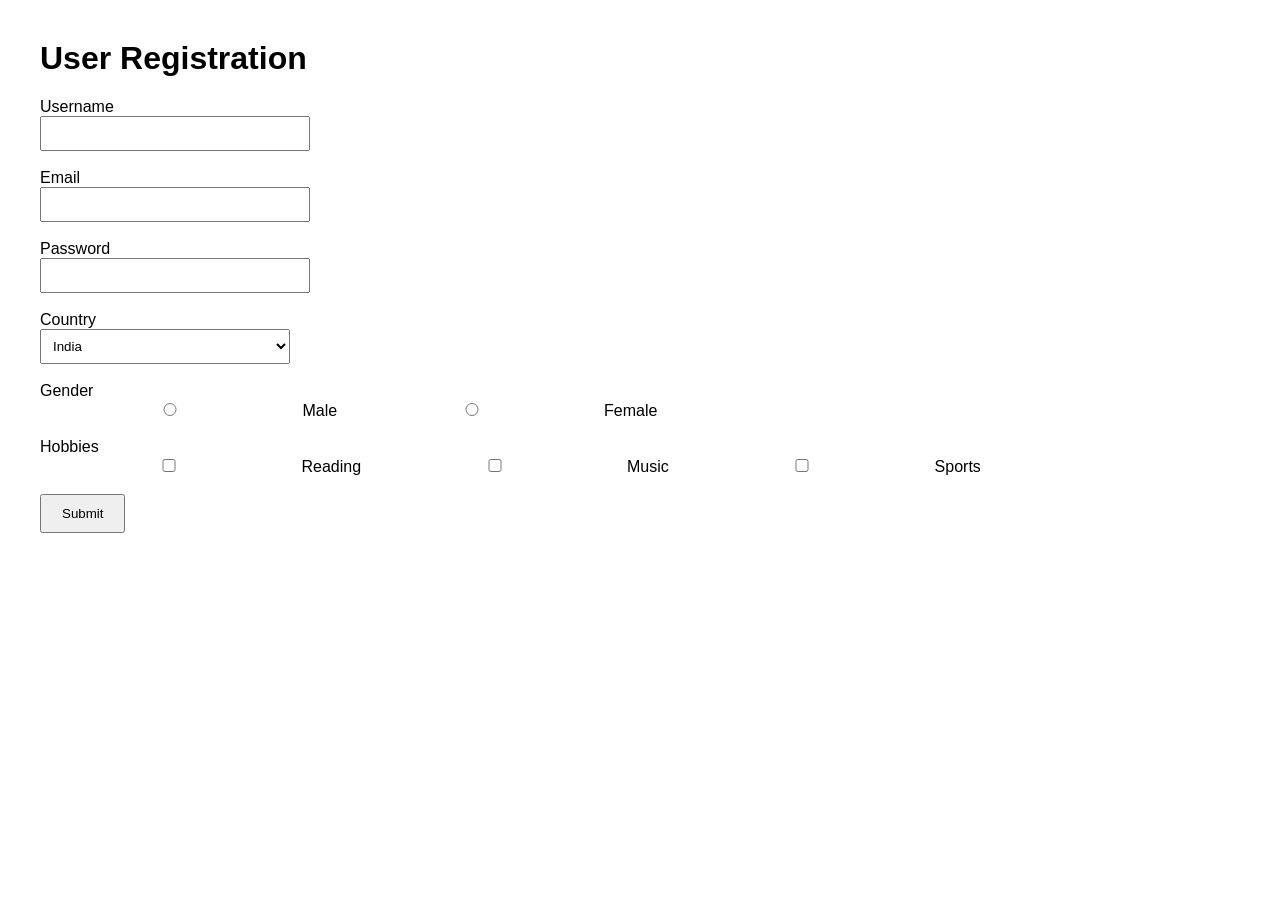
==== index.html @ 0748b1ac "Add files via upload" ====
<!DOCTYPE html>
<html>
<head>
    <title>User Registration</title>
    <link rel="stylesheet" href="style.css">
</head>
<body>
<h1>User Registration</h1>
<form action="review.html">
<label>Username</label><br>
<input type="text" id="username"><br><br>
<label>Email</label><br>
<input type="email" id="email"><br><br>
<label>Password</label><br>
<input type="password" id="password"><br><br>
<label>Country</label><br>
<select id="country">
    <option>India</option>
    <option>USA</option>
    <option>UK</option>
</select><br><br>
<label>Gender</label><br>
<input type="radio" name="gender"> Male
<input type="radio" name="gender"> Female
<br><br>
<label>Hobbies</label><br>
<input type="checkbox"> Reading
<input type="checkbox"> Music
<input type="checkbox"> Sports
<br><br>
<button type="submit">Submit</button>
</form>
</body>
</html>
---- style.css ----
body {
font-family: Arial;
margin: 40px;
}

input, select {
width: 250px;
padding: 8px;
}

button {
padding: 10px 20px;
}
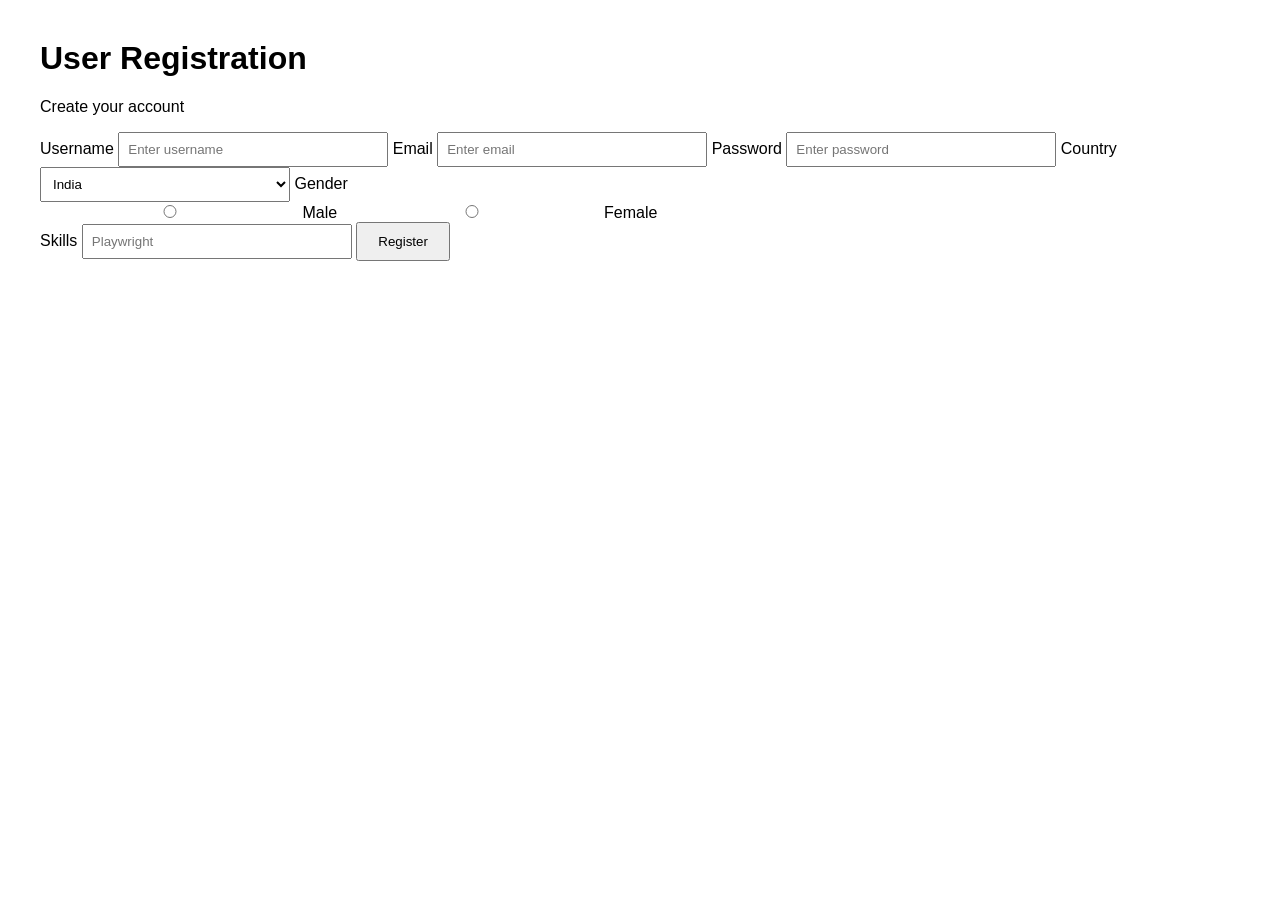
==== commit 23ee666e: "Revamp user registration form and title Updated the user registration form with new fields and layou" ====
--- a/index.html
+++ b/index.html
@@ -1,34 +1,56 @@
 <!DOCTYPE html>
 <html>
 <head>
-    <title>User Registration</title>
+    <title>Sai Test Site</title>
     <link rel="stylesheet" href="style.css">
 </head>
 <body>
-<h1>User Registration</h1>
-<form action="review.html">
-<label>Username</label><br>
-<input type="text" id="username"><br><br>
-<label>Email</label><br>
-<input type="email" id="email"><br><br>
-<label>Password</label><br>
-<input type="password" id="password"><br><br>
-<label>Country</label><br>
-<select id="country">
-    <option>India</option>
-    <option>USA</option>
-    <option>UK</option>
-</select><br><br>
-<label>Gender</label><br>
-<input type="radio" name="gender"> Male
-<input type="radio" name="gender"> Female
-<br><br>
-<label>Hobbies</label><br>
-<input type="checkbox"> Reading
-<input type="checkbox"> Music
-<input type="checkbox"> Sports
-<br><br>
-<button type="submit">Submit</button>
-</form>
+
+<div class="container">
+
+    <div class="card">
+
+        <h1>User Registration</h1>
+        <p>Create your account</p>
+
+        <form action="review.html">
+
+            <label>Username</label>
+            <input type="text" id="username" placeholder="Enter username">
+
+            <label>Email</label>
+            <input type="email" id="email" placeholder="Enter email">
+
+            <label>Password</label>
+            <input type="password" id="password" placeholder="Enter password">
+
+            <label>Country</label>
+            <select id="country">
+                <option>India</option>
+                <option>USA</option>
+                <option>UK</option>
+                <option>Australia</option>
+            </select>
+
+            <label>Gender</label>
+
+            <div class="radio-group">
+                <input type="radio" name="gender"> Male
+                <input type="radio" name="gender"> Female
+            </div>
+
+            <label>Skills</label>
+            <input type="text" id="skills" placeholder="Playwright">
+
+            <button type="submit">
+                Register
+            </button>
+
+        </form>
+
+    </div>
+
+</div>
+
 </body>
-</html>+</html>
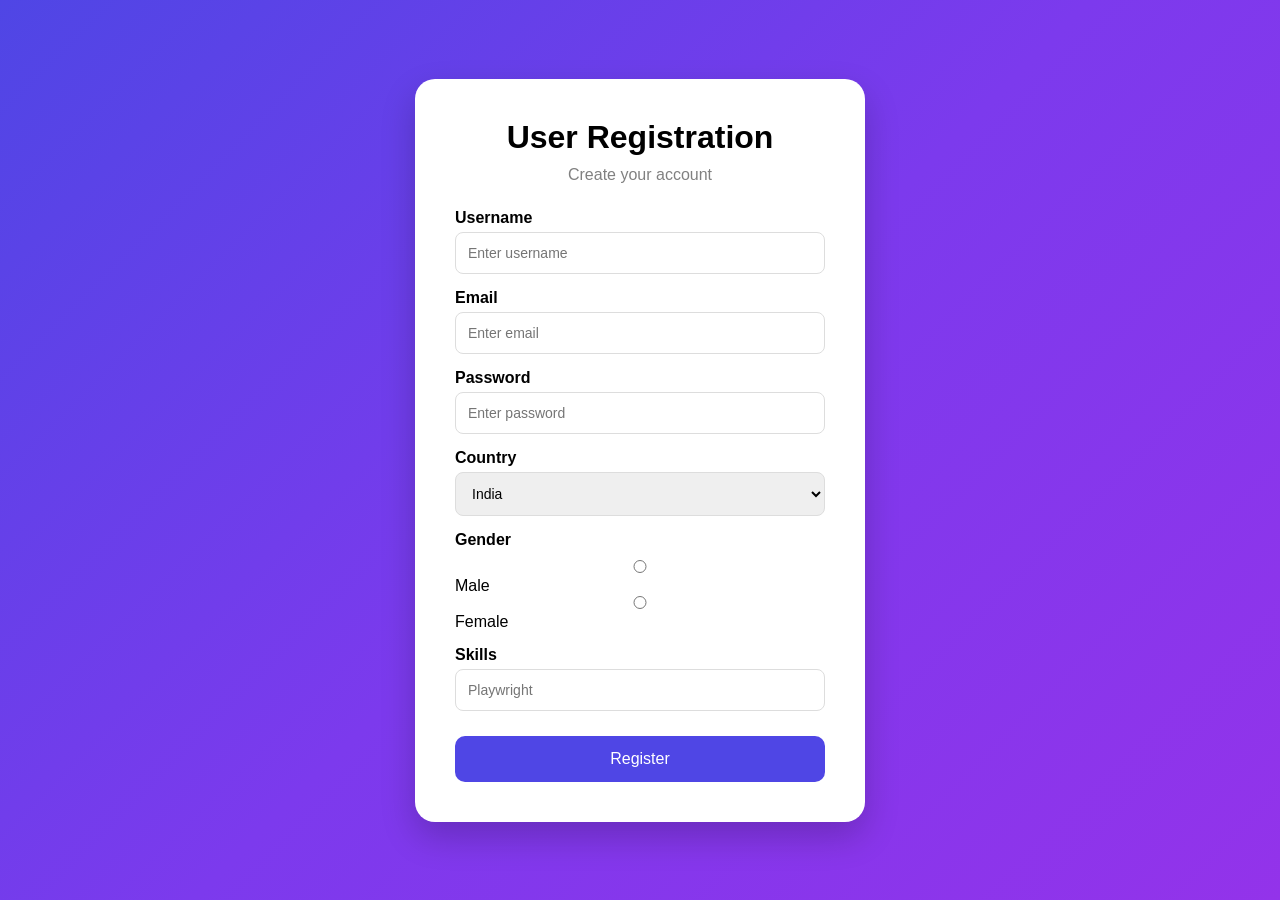
==== commit f370766c: "Add files via upload" ====
--- a/index.html
+++ b/index.html
@@ -53,4 +53,4 @@
 </div>
 
 </body>
-</html>
+</html>
--- a/style.css
+++ b/style.css
@@ -1,13 +1,93 @@
-body {
-font-family: Arial;
-margin: 40px;
+*{
+    margin:0;
+    padding:0;
+    box-sizing:border-box;
 }
 
-input, select {
-width: 250px;
-padding: 8px;
+body{
+    font-family:Segoe UI, sans-serif;
+
+    background: linear-gradient(
+        135deg,
+        #4f46e5,
+        #7c3aed,
+        #9333ea
+    );
+
+    min-height:100vh;
+
+    display:flex;
+    justify-content:center;
+    align-items:center;
 }
 
-button {
-padding: 10px 20px;
+.card{
+    width:450px;
+
+    background:white;
+
+    padding:40px;
+
+    border-radius:20px;
+
+    box-shadow:
+    0 15px 35px rgba(0,0,0,0.2);
+}
+
+h1{
+    text-align:center;
+    margin-bottom:10px;
+}
+
+p{
+    text-align:center;
+    color:gray;
+    margin-bottom:25px;
+}
+
+label{
+    display:block;
+    margin-top:15px;
+    margin-bottom:5px;
+    font-weight:600;
+}
+
+input,
+select{
+    width:100%;
+    padding:12px;
+
+    border:1px solid #ddd;
+    border-radius:8px;
+
+    font-size:14px;
+}
+
+.radio-group{
+    margin-top:10px;
+    margin-bottom:10px;
+}
+
+button{
+    width:100%;
+
+    margin-top:25px;
+
+    padding:14px;
+
+    border:none;
+
+    border-radius:10px;
+
+    background:#4f46e5;
+
+    color:white;
+
+    font-size:16px;
+
+    cursor:pointer;
+}
+
+button:hover{
+    background:#4338ca;
 }
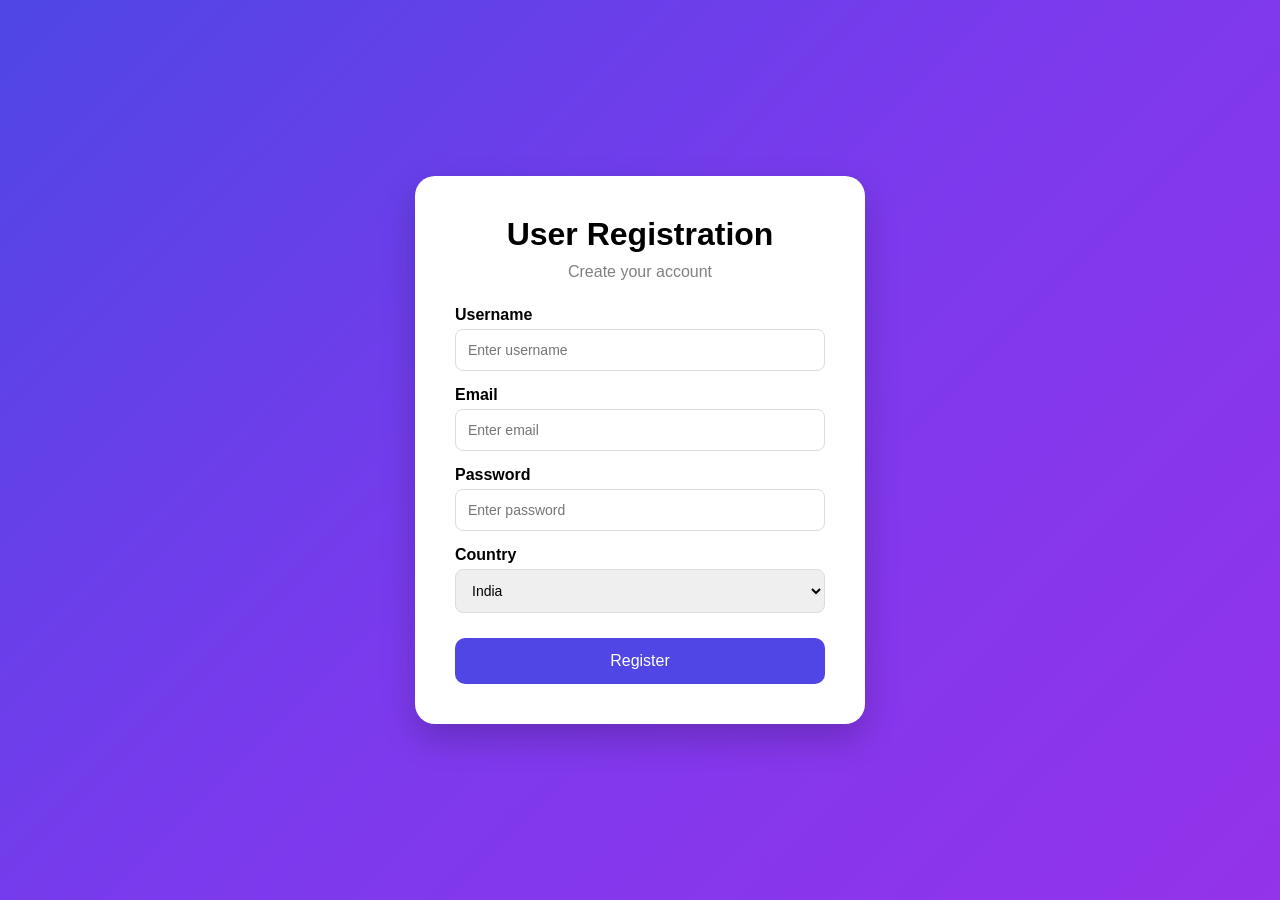
==== commit 6ba3a0f4: "Change title and update form submission method" ====
--- a/index.html
+++ b/index.html
@@ -1,7 +1,7 @@
 <!DOCTYPE html>
 <html>
 <head>
-    <title>Sai Test Site</title>
+    <title>User Registration</title>
     <link rel="stylesheet" href="style.css">
 </head>
 <body>
@@ -13,7 +13,7 @@
         <h1>User Registration</h1>
         <p>Create your account</p>
 
-        <form action="review.html">
+        <form onsubmit="return registerUser()">
 
             <label>Username</label>
             <input type="text" id="username" placeholder="Enter username">
@@ -32,16 +32,6 @@
                 <option>Australia</option>
             </select>
 
-            <label>Gender</label>
-
-            <div class="radio-group">
-                <input type="radio" name="gender"> Male
-                <input type="radio" name="gender"> Female
-            </div>
-
-            <label>Skills</label>
-            <input type="text" id="skills" placeholder="Playwright">
-
             <button type="submit">
                 Register
             </button>
@@ -52,5 +42,7 @@
 
 </div>
 
+<script src="script.js"></script>
+
 </body>
-</html>+</html>
